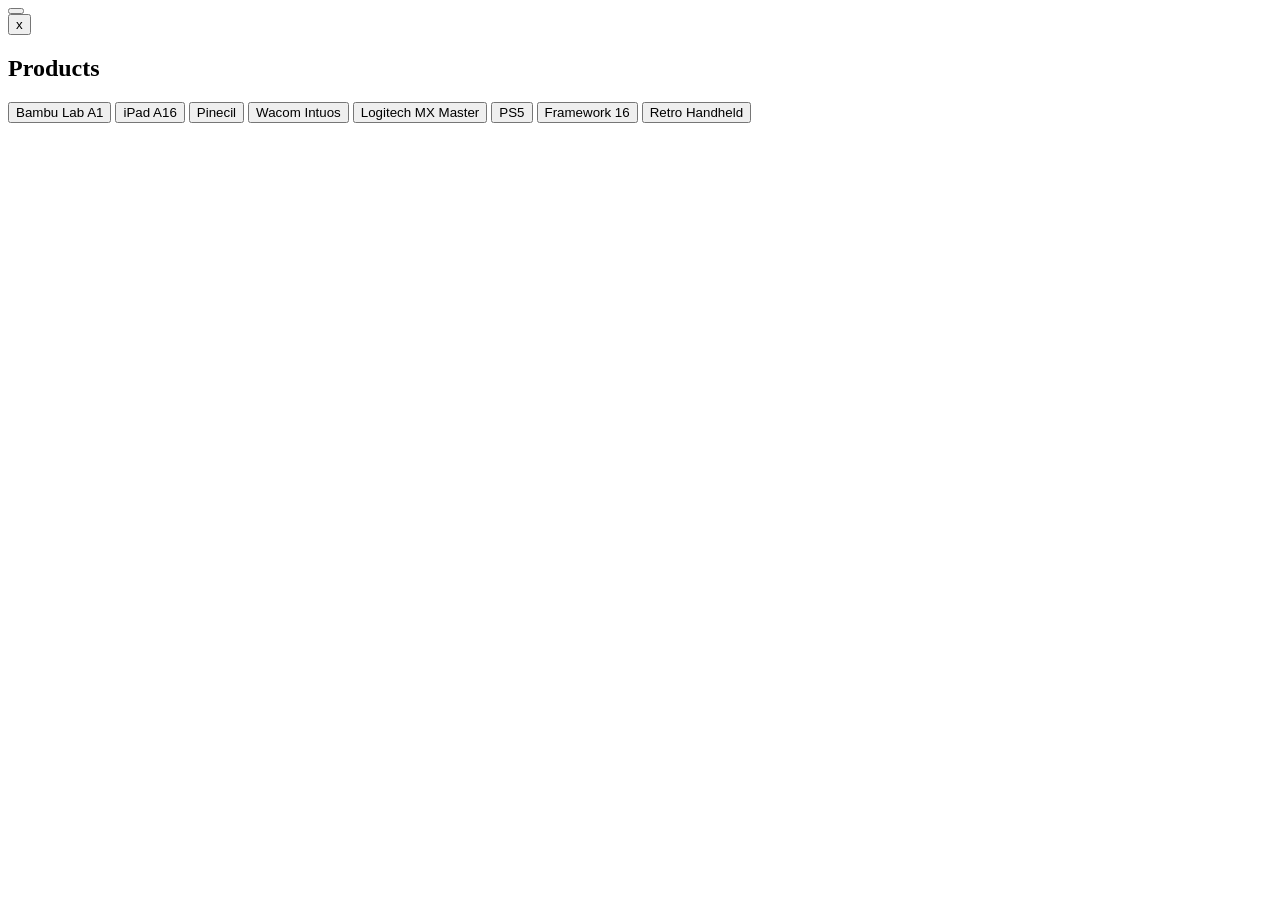
==== index.html @ 72f6c80d "menu btn and products list" ====
<html>
<head>
    <meta charset="utf-8">
    <link rel="stylesheet" href="style.css">
</head>
<body>
    <button id="menuBtn" class="menuBtn" type="button">

    </button>
    <aside id="products-menu" class="products-menu">
        <button id="closeBtn" class="closeBtn" type="button">x</button>
        <h2>Products</h2>
        <div class="products-list">
            <button class="product-item">Bambu Lab A1</button>
            <button class="product-item">iPad A16</button>
            <button class="product-item">Pinecil</button>
            <button class="product-item">Wacom Intuos</button>
            <button class="product-item">Logitech MX Master</button>
            <button class="product-item">PS5</button>
            <button class="product-item">Framework 16</button>
            <button class="product-item">Retro Handheld</button>
        </div>
    </aside>

</body>
<script></script>
</html>
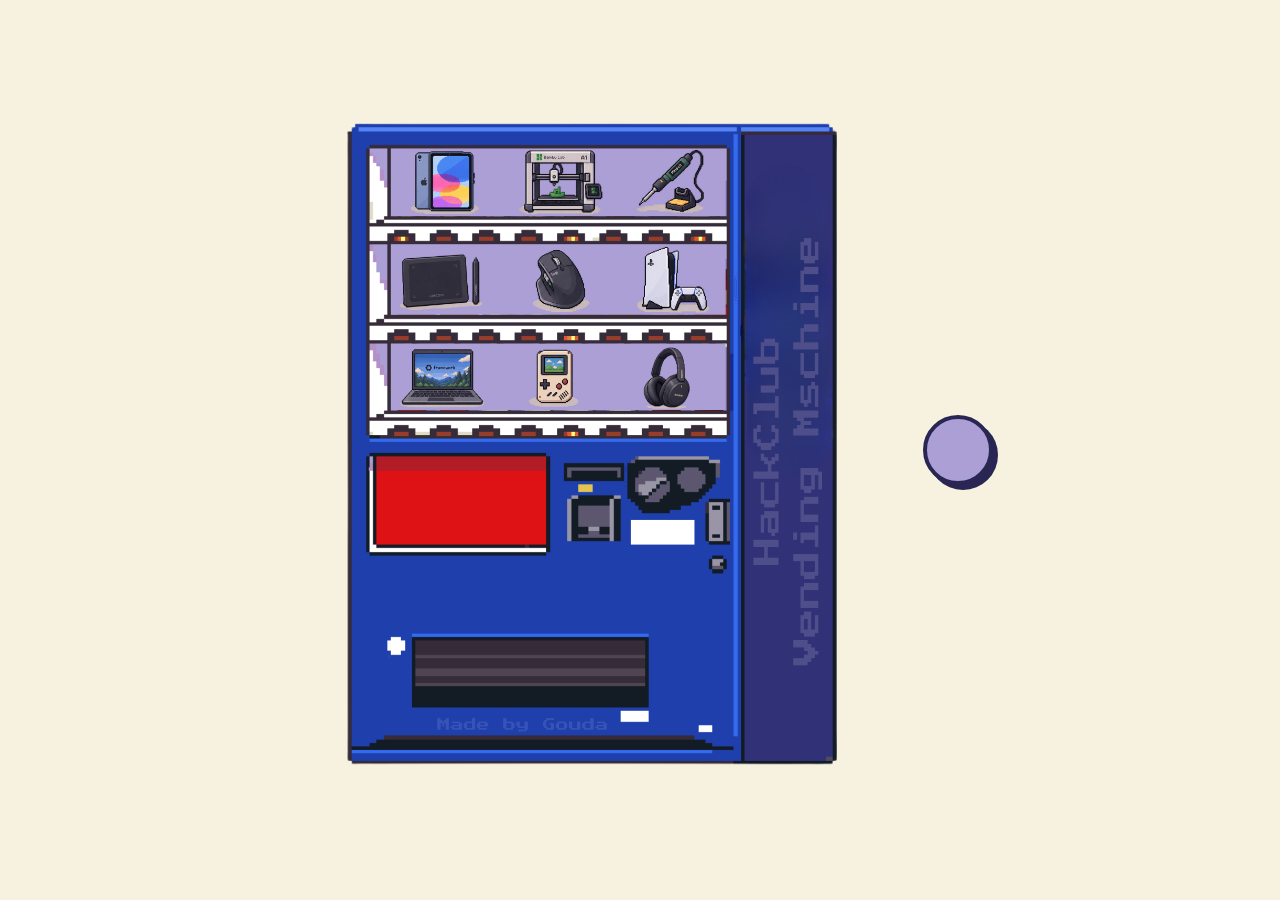
==== commit 99d29da7: "style for products list and btn js functionality" ====
--- a/index.html
+++ b/index.html
@@ -4,9 +4,11 @@
     <link rel="stylesheet" href="style.css">
 </head>
 <body>
+<div class="machine-area">
+    <img src="Vending.png" alt="Vending Machine" class="vending">
     <button id="menuBtn" class="menuBtn" type="button">
-
     </button>
+</div>
     <aside id="products-menu" class="products-menu">
         <button id="closeBtn" class="closeBtn" type="button">x</button>
         <h2>Products</h2>
@@ -23,5 +25,5 @@
     </aside>
 
 </body>
-<script></script>
+<script src="script.js"></script>
 </html>
--- a/style.css
+++ b/style.css
@@ -0,0 +1,95 @@
+* {
+    box-sizing: border-box;
+}
+body {
+    margin: 0;
+    min-height: 100vh;
+    background-color: #f7f1df;
+    display: flex;
+    justify-content: center;
+    align-items: center;
+    font-family: monospace;
+    overflow-x: hidden;
+
+}
+.machine-area {
+    display: flex;
+    align-items: center;
+    justify-content: center;
+    gap: 35px;
+    width: 100%;
+    padding: 30px;
+}
+.vending {
+    display: block;
+    width: 600px;
+    height: auto;
+}
+.menuBtn {
+    width: 70px;
+    height: 70px;
+    border: 4px solid #292653;
+    border-radius: 50%;
+    background-color: #AB9FD6;
+    color: #292653;
+    font-size: 30px;
+    cursor: pointer;
+    box-shadow: 5px 5px 0 #292653;
+    transition: 0.2s ease;
+}
+.menuBtn:hover {
+    transform: translate(3px, 3px);
+    box-shadow: 2px 2px 0 #292653;
+}
+.menuBtn:active {
+    transform: translate(5px, 5px);
+    box-shadow: none;
+}
+.products-menu {
+    position: fixed;
+    top: 0;
+    right: -360px;
+    width: 320px;
+    height: 100vh;
+    padding: 20px;
+    background-color: #292653;
+    color: #fff1c7;
+    border-left: 3px solid #1c1937;
+    transition: right 0.3s ease;
+    z-index: 10;
+}
+.products-menu.open {
+
+    right: 0;
+}
+.closeBtn {
+    border: none;
+    background-color: transparent;
+    color: #fff1c7;
+    font-size: 30px;
+    cursor: pointer;
+    float: right;
+}
+.products-menu h2 {
+    margin-top: 30px;
+    font-size: 25px;
+}
+.products-list {
+    display: flex;
+    flex-direction: column;
+    gap:11px;
+    clear: both;
+}
+.product-item {
+    padding: 12px;
+    border: 2px solid #1c1937;
+    background-color: #AB9FD6;
+    color: #292653;
+    font-family: monospace;
+    font-weight: bold;
+    cursor: pointer;
+    text-align: left;
+}
+.product-item:hover {
+    background-color: #fff1c7;
+}
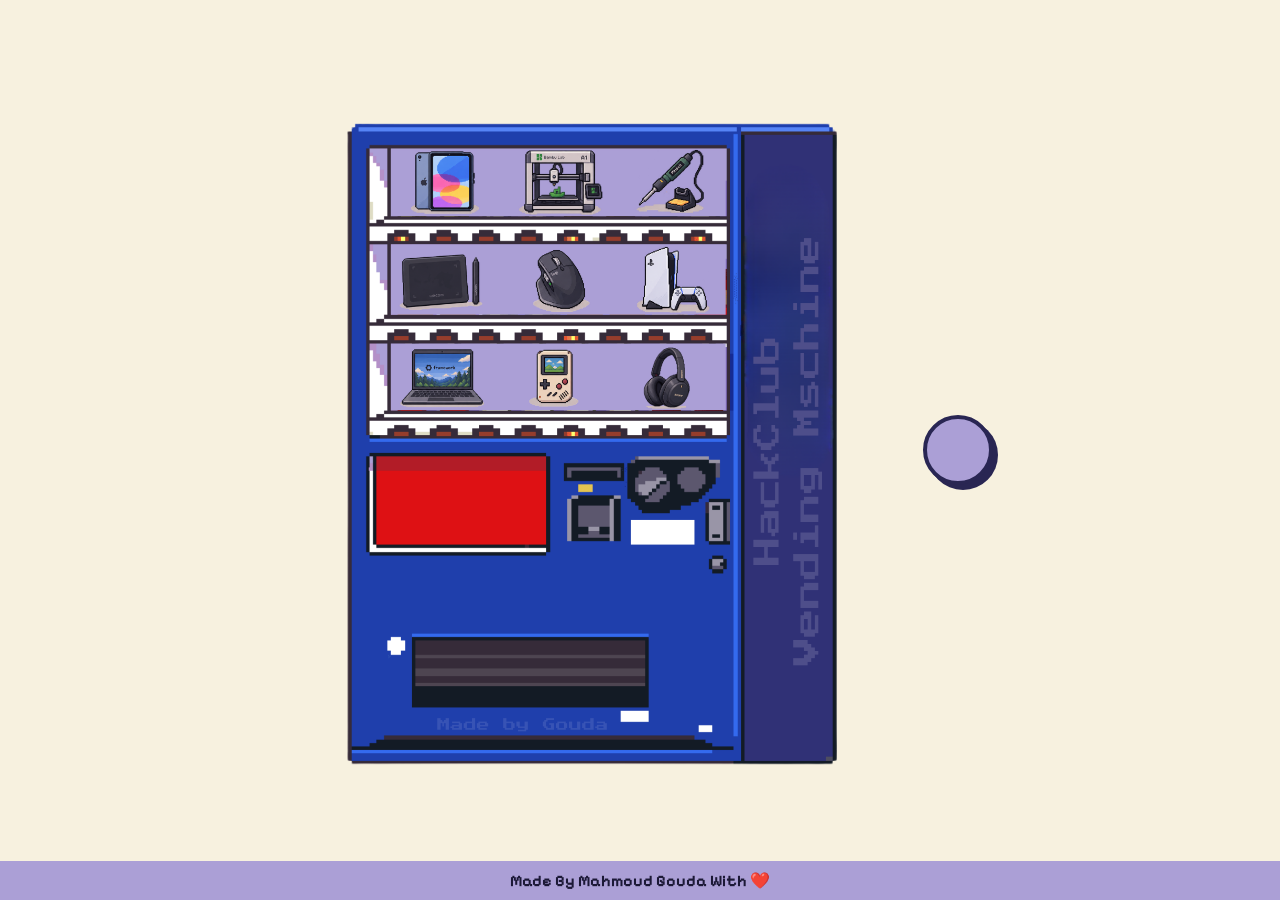
==== commit 80e01c73: "footer" ====
--- a/index.html
+++ b/index.html
@@ -2,6 +2,7 @@
 <head>
     <meta charset="utf-8">
     <link rel="stylesheet" href="style.css">
+
 </head>
 <body>
 <div class="machine-area">
@@ -24,6 +25,15 @@
         </div>
     </aside>
 
+    <div id="productPopup" class="product-popup">
+        <div class="popup-content">
+            <button id="popupClose" class="popup-close">x</button>
+            <h2 id="popupTitle">hmmmmm</h2>
+            <p>I will buy It to you after 100 years from now</p>
+        </div>
+    </div>
+
+<footer>Made By Mahmoud Gouda With ❤️</footer>
 </body>
 <script src="script.js"></script>
 </html>
--- a/style.css
+++ b/style.css
@@ -1,3 +1,4 @@
+@import url('https://fonts.googleapis.com/css2?family=Pixelify+Sans:wght@400..700&display=swap');
 * {
     box-sizing: border-box;
 }
@@ -8,7 +9,7 @@
     display: flex;
     justify-content: center;
     align-items: center;
-    font-family: monospace;
+    font-family: "Pixelify Sans", sans-serif;
     overflow-x: hidden;
 
 }
@@ -85,11 +86,59 @@
     border: 2px solid #1c1937;
     background-color: #AB9FD6;
     color: #292653;
-    font-family: monospace;
+    font-family: "Pixelify Sans", sans-serif;
     font-weight: bold;
     cursor: pointer;
     text-align: left;
 }
 .product-item:hover {
     background-color: #fff1c7;
+}
+.product-popup {
+    display: none;
+    position: fixed;
+    background-color: #AB9FD6;
+    inset: 0;
+    justify-content: center;
+    align-items: center;
+    z-index: 20;
+}
+.product-popup.open {
+    display: flex;
+}
+.popup-content {
+    position: relative;
+    width: 300px;
+    max-width: 80%;
+    padding: 25px;
+    text-align: center;
+    background-color: #fff1c7;
+    color: #292653;
+    font-family: "Pixelify Sans", sans-serif;
+    border: 5px solid #292653;
+    box-shadow: 8px 8px 0 #292653;
+}
+.popup-content h2 {
+    margin-top: 10px;
+
+}
+.popup-close {
+    position: absolute;
+    top: 8px;
+    right: 10px;
+    color: #292653;
+    font-size: 25px;
+    cursor: pointer;
+    border: none;
+    background-color: transparent;
+}
+footer {
+    position: absolute;
+    bottom: 0;
+    background-color: #AB9FD6;
+    width: 100%;
+    text-align: center;
+    padding: 10px;
+    color: #1c1937;
+    font-weight: bold;
 }
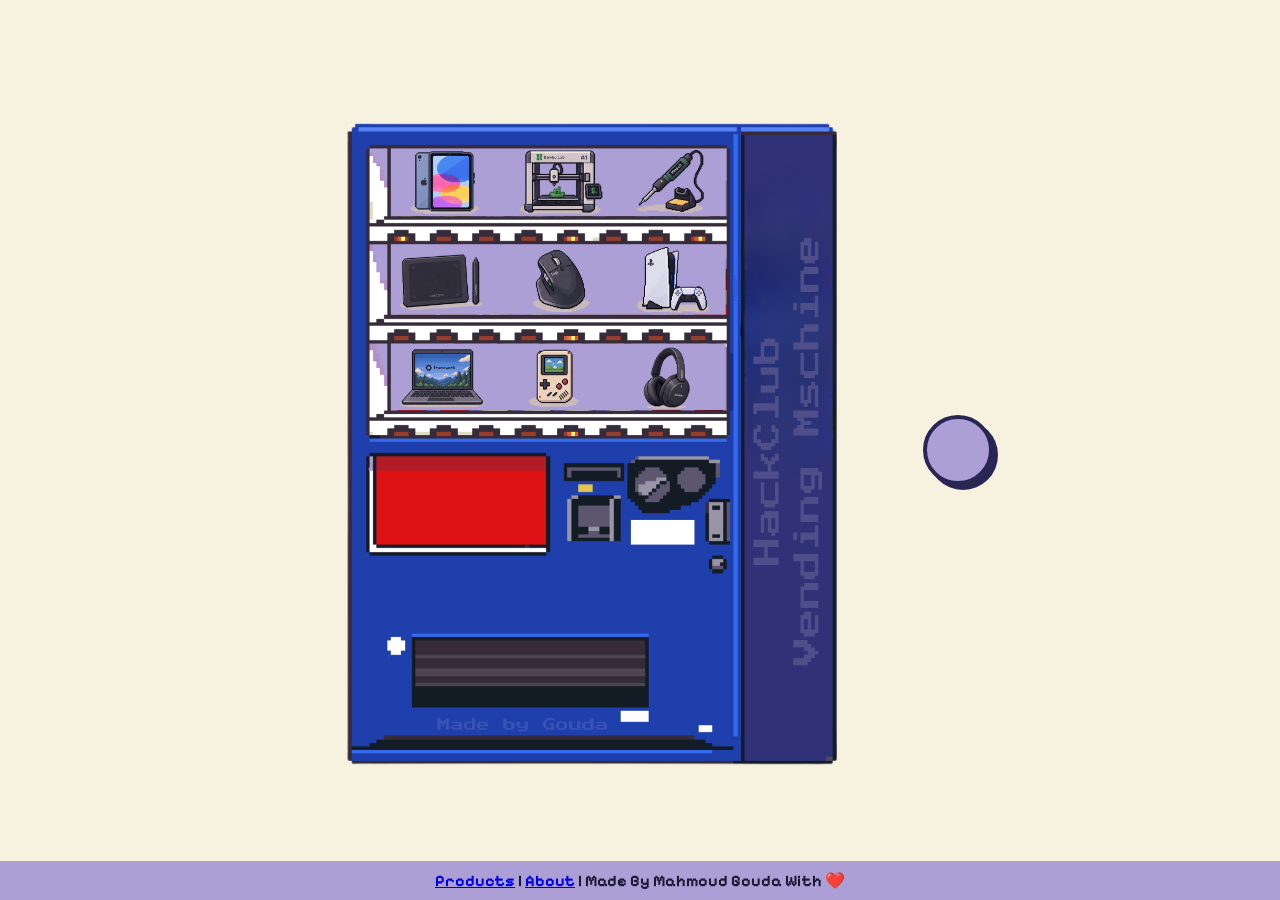
==== commit b30df13f: "about and products pages" ====
--- a/index.html
+++ b/index.html
@@ -2,7 +2,10 @@
 <head>
     <meta charset="utf-8">
     <link rel="stylesheet" href="style.css">
-
+    <link
+            rel="stylesheet"
+            href="https://cdnjs.cloudflare.com/ajax/libs/font-awesome/6.6.0/css/all.min.css"
+    />
 </head>
 <body>
 <div class="machine-area">
@@ -11,7 +14,7 @@
     </button>
 </div>
     <aside id="products-menu" class="products-menu">
-        <button id="closeBtn" class="closeBtn" type="button">x</button>
+        <button id="closeBtn" class="closeBtn" type="button"><i class="fa-solid fa-x"></i></button>
         <h2>Products</h2>
         <div class="products-list">
             <button class="product-item">Bambu Lab A1</button>
@@ -22,18 +25,22 @@
             <button class="product-item">PS5</button>
             <button class="product-item">Framework 16</button>
             <button class="product-item">Retro Handheld</button>
+            <button class="product-item">HackClub Sticker</button>
+            <button class="product-item">AirPods Pro 3</button>
+            <button class="product-item">GTA 6</button>
         </div>
     </aside>
 
     <div id="productPopup" class="product-popup">
         <div class="popup-content">
-            <button id="popupClose" class="popup-close">x</button>
+            <button id="popupClose" class="popup-close"><i class="fa-solid fa-x"></i></button>
             <h2 id="popupTitle">hmmmmm</h2>
             <p>I will buy It to you after 100 years from now</p>
         </div>
     </div>
 
-<footer>Made By Mahmoud Gouda With ❤️</footer>
+<footer>    <a href="products.html">Products</a> |
+    <a href="about.html">About</a> | Made By Mahmoud Gouda With ❤️</footer>
 </body>
 <script src="script.js"></script>
 </html>
--- a/style.css
+++ b/style.css
@@ -60,7 +60,6 @@
     z-index: 10;
 }
 .products-menu.open {
-
     right: 0;
 }
 .closeBtn {
@@ -127,7 +126,7 @@
     top: 8px;
     right: 10px;
     color: #292653;
-    font-size: 25px;
+    font-size: 20px;
     cursor: pointer;
     border: none;
     background-color: transparent;
@@ -141,4 +140,58 @@
     padding: 10px;
     color: #1c1937;
     font-weight: bold;
+}
+@media (max-width: 700px) {
+    .machine-area {
+        flex-direction: column;
+        gap: 25px;
+    }
+    .vending {
+        width: min(520px, 90vw);
+    }
+    .menuBtn {
+        width: 65px;
+        height: 65px;
+    }
+}
+.products-page,
+.about-page {
+    width: 900px;
+    margin: 40px auto;
+    text-align: center;
+}
+.products-page h1,
+.about-page h1 {
+    color: #292653;
+}
+.products-grid {
+    display: grid;
+    grid-template-columns: repeat(4, 1fr);
+    gap: 20px;
+}
+.product-card {
+    padding: 12px;
+    background-color: #fff1c7;
+    border: 3px solid #292653;
+}
+.product-card h2 {
+    font-size: 18px;
+    color: #292653;
+}
+.about-page p {
+    padding: 15px;
+    background-color: #fff1c7;
+    border: 2px solid #292653;
+}
+.back-link {
+    display: inline-block;
+    margin: 20px 5px;
+    padding: 10px 15px;
+    background-color: #ab9fd6;
+    color: #292653;
+    border: 2px solid #292653;
+    text-decoration: none;
+}
+.back-link:hover {
+    background-color: #fff1c7;
 }
